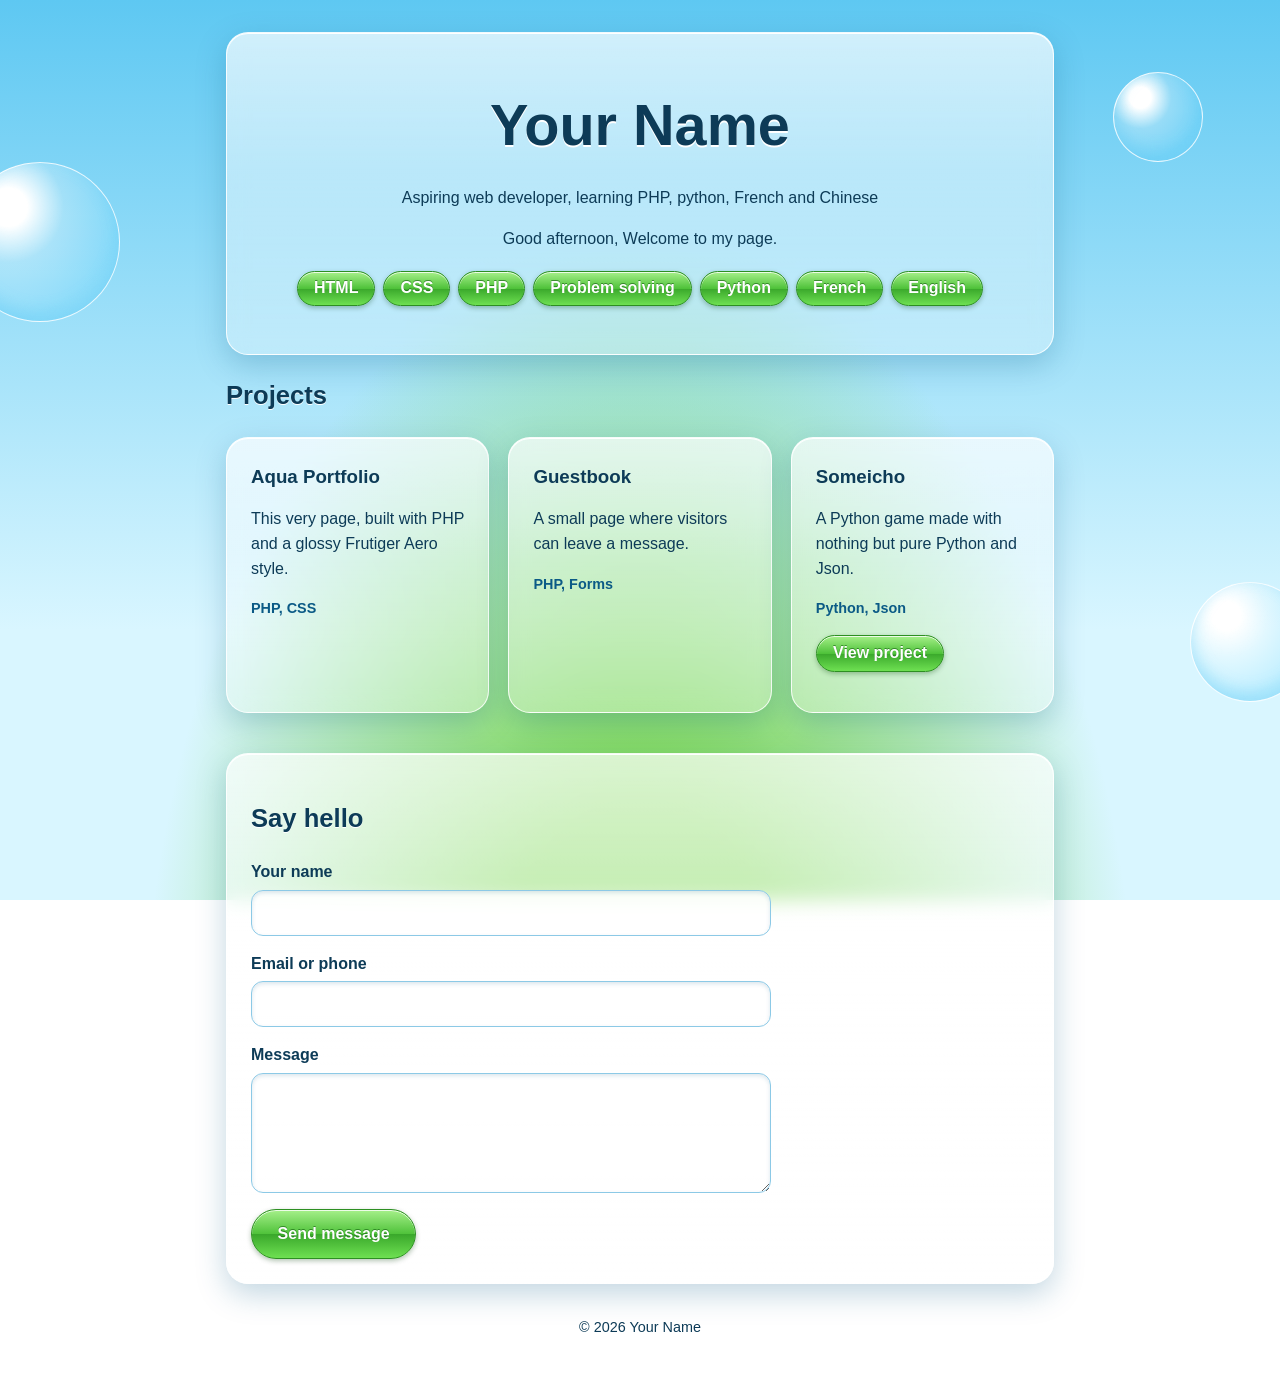
==== index.html @ 1087a551 "Completely new rehaul, everything here is WIP" ====
<!DOCTYPE html>
<html lang="en">
<head>
  <meta charset="UTF-8">
  <meta name="viewport" content="width=device-width, initial-scale=1">
  <title>Your Name | Portfolio</title>
  <link rel="stylesheet" href="style.css">
</head>
<body>
  <span class="bubble b1" aria-hidden="true"></span>
  <span class="bubble b2" aria-hidden="true"></span>
  <span class="bubble b3" aria-hidden="true"></span>

  <main>
    <header class="glass hero">
      <h1>Your Name</h1>
      <p>Aspiring web developer, learning PHP, python, French and Chinese</p>
      <p>Good afternoon, Welcome to my page.</p>
      <ul class="pills">
                  <li>HTML</li>
                  <li>CSS</li>
                  <li>PHP</li>
                  <li>Problem solving</li>
                  <li>Python</li>
                  <li>French</li>
                  <li>English</li>
              </ul>
    </header>

    <section aria-labelledby="work">
      <h2 id="work">Projects</h2>
      <div class="grid">
                  <article class="glass card">
            <h3>Aqua Portfolio</h3>
            <p>This very page, built with PHP and a glossy Frutiger Aero style.</p>
            <p class="tags">PHP, CSS</p>
                      </article>
                  <article class="glass card">
            <h3>Guestbook</h3>
            <p>A small page where visitors can leave a message.</p>
            <p class="tags">PHP, Forms</p>
                      </article>
                  <article class="glass card">
            <h3>Someicho</h3>
            <p>A Python game made with nothing but pure Python and Json.</p>
            <p class="tags">Python, Json</p>
                        <p><a href="https://github.com/1988Koi/Jogo-Python" target="_blank" rel="noopener noreferrer">View project</a></p>
                    </article>
              </div>
    </section>

    <section class="glass contact" aria-labelledby="contact">
      <h2 id="contact">Say hello</h2>
            <form method="post" action="https://formspree.io/f/xdeewdrq">
        <label>Your name
          <input name="from" required value="">
        </label>
        <label>Email or phone
              <input name="contact" required value="">
        </label>
        <label>Message
          <textarea name="message" rows="4" required maxlength="500"></textarea>
        </label>
        <button type="submit">Send message</button>
      </form>
    </section>

    <footer><p>&copy; 2026 Your Name</p></footer>
  </main>
</body>
</html>
---- style.css ----
:root {
  --sky-top: #5ec8f2;
  --sky-low: #d9f6ff;
  --grass: #7ed957;
  --deep: #0b5a86;
  --ink: #0d3b57;
  --glass: rgba(255, 255, 255, .45);
  --edge: rgba(255, 255, 255, .85);
}
* { box-sizing: border-box; }
body {
  margin: 0; min-height: 100vh; color: var(--ink);
  font-family: "Frutiger", "Segoe UI", "Myriad Pro", "Trebuchet MS", sans-serif;
  line-height: 1.55;
  background:
    radial-gradient(ellipse at 50% 120%, var(--grass) 0 18%, transparent 55%),
    linear-gradient(180deg, var(--sky-top), var(--sky-low) 70%);
  background-attachment: fixed;
  overflow-x: hidden;
}
main { max-width: 860px; margin: 0 auto; padding: 2rem 1rem 3rem; position: relative; z-index: 1; }
h1 { font-size: clamp(2.2rem, 6vw, 3.6rem); margin: 0 0 .3rem; font-weight: 600; text-shadow: 0 2px 0 #fff; }
h2 { font-size: 1.6rem; text-shadow: 0 1px 0 #fff; }
h3 { margin: 0 0 .4rem; }

.glass {
  background: linear-gradient(180deg, rgba(255,255,255,.7), var(--glass) 45%, rgba(255,255,255,.3));
  border: 1px solid var(--edge);
  border-radius: 22px;
  box-shadow: 0 10px 30px rgba(11, 90, 134, .25), inset 0 1px 0 #fff;
  backdrop-filter: blur(10px);
  padding: 1.5rem;
}
.hero { text-align: center; padding: 3rem 1.5rem; }
.pills { list-style: none; display: flex; flex-wrap: wrap; gap: .5rem; justify-content: center; padding: 0; margin: 1.2rem 0 0; }
.pills li, button {
  background: linear-gradient(180deg, #a6f08a 0%, #4fc23a 50%, #3aa82b 51%, #6ee052 100%);
  color: #fff; text-shadow: 0 -1px 0 rgba(0,70,0,.5);
  border: 1px solid #2d8f22; border-radius: 999px;
  box-shadow: inset 0 1px 0 rgba(255,255,255,.8), 0 2px 5px rgba(0,60,0,.3);
}
.pills li { padding: .25rem 1rem; font-weight: 600; }

.grid { display: grid; gap: 1.2rem; grid-template-columns: repeat(auto-fit, minmax(230px, 1fr)); }
.tags { font-size: .9rem; color: var(--deep); font-weight: 600; margin-bottom: 0; }

.contact { margin-top: 2.5rem; }
form { display: grid; gap: 1rem; max-width: 520px; }
label { display: grid; gap: .3rem; font-weight: 600; }
input, textarea {
  font: inherit; padding: .6rem .8rem; border-radius: 12px;
  border: 1px solid #8cc9e6; background: rgba(255,255,255,.85);
  box-shadow: inset 0 2px 4px rgba(11,90,134,.15);
}
button { font: inherit; font-weight: 700; padding: .7rem 1.6rem; cursor: pointer; justify-self: start; }
button:hover { filter: brightness(1.08); }
input:focus-visible, textarea:focus-visible, button:focus-visible { outline: 3px solid var(--deep); outline-offset: 2px; }
.note { padding: .6rem 1rem; border-radius: 12px; font-weight: 600; }
.good { background: #d8f7cc; border: 1px solid #5cc14a; }
.bad  { background: #ffe0dc; border: 1px solid #e0705f; }
footer { text-align: center; margin-top: 2rem; font-size: .9rem; }

.bubble {
  position: fixed; border-radius: 50%; pointer-events: none; z-index: 0;
  background: radial-gradient(circle at 30% 28%, #fff 0 12%, rgba(255,255,255,.25) 35%, rgba(120,220,255,.25) 70%);
  border: 1px solid rgba(255,255,255,.8);
  box-shadow: inset 0 -8px 16px rgba(94,200,242,.4);
}
.b1 { width: 160px; height: 160px; left: -40px; top: 18%; }
.b2 { width: 90px; height: 90px; right: 6%; top: 8%; }
.b3 { width: 120px; height: 120px; right: -30px; bottom: 22%; }

.card a{
    display: inline-block;
    padding: .3rem 1rem;
    border-radius: 999px;
    color: #fff;
    font-weight: 700;
    text-decoration: none;
    text-shadow: 0 -1px 0 rgba(0, 70, 0, .5);
    background: linear-gradient(180deg, #a6f08a 0%, #4fc23a 50%, #3aa82b 51%, #6ee052 100%);
    border: 1px solid #2d8f22;
      box-shadow: inset 0 1px 0 rgba(255, 255, 255, .8), 0 2px 5px rgba(0, 60, 0, .3);
}

.card a:hover { filter: brightness(1.08); }
.card a:focus-visible { outline: 3px sold var(--deep); outline-offset: 2px; }

@media (prefers-reduced-motion: no-preference) {
  .bubble { animation: float 9s ease-in-out infinite alternate; }
  .b2 { animation-duration: 12s; }
}
@keyframes float { to { transform: translateY(-24px); } }
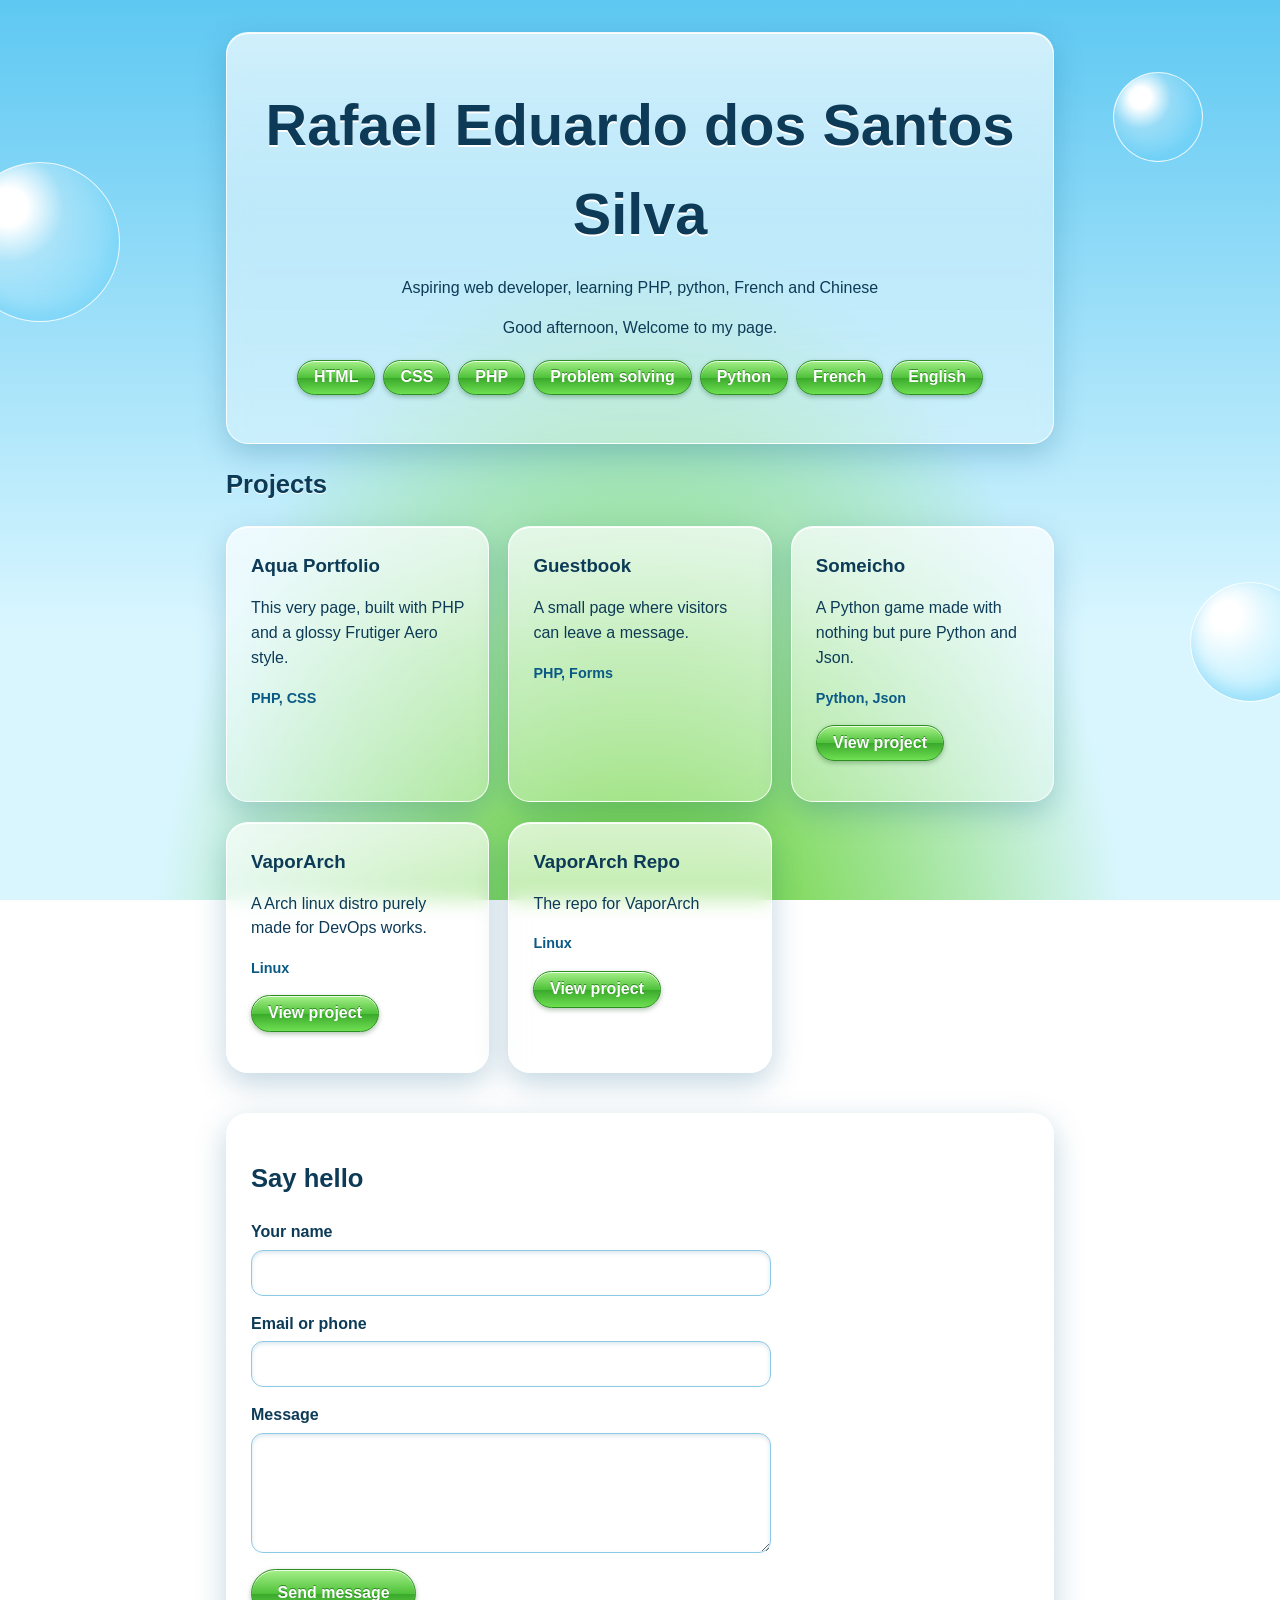
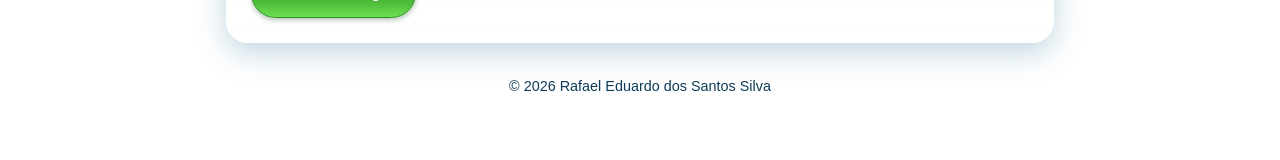
==== commit fe49e7e0: "Update 1.5" ====
--- a/index.html
+++ b/index.html
@@ -3,7 +3,7 @@
 <head>
   <meta charset="UTF-8">
   <meta name="viewport" content="width=device-width, initial-scale=1">
-  <title>Your Name | Portfolio</title>
+  <title>Rafael Eduardo dos Santos Silva | Portfolio</title>
   <link rel="stylesheet" href="style.css">
 </head>
 <body>
@@ -13,7 +13,7 @@
 
   <main>
     <header class="glass hero">
-      <h1>Your Name</h1>
+      <h1>Rafael Eduardo dos Santos Silva</h1>
       <p>Aspiring web developer, learning PHP, python, French and Chinese</p>
       <p>Good afternoon, Welcome to my page.</p>
       <ul class="pills">
@@ -46,6 +46,18 @@
             <p class="tags">Python, Json</p>
                         <p><a href="https://github.com/1988Koi/Jogo-Python" target="_blank" rel="noopener noreferrer">View project</a></p>
                     </article>
+                  <article class="glass card">
+            <h3>VaporArch</h3>
+            <p>A Arch linux distro purely made for DevOps works.</p>
+            <p class="tags">Linux</p>
+                        <p><a href="https://github.com/1988Koi/VaporArch" target="_blank" rel="noopener noreferrer">View project</a></p>
+                    </article>
+                  <article class="glass card">
+            <h3>VaporArch Repo</h3>
+            <p>The repo for VaporArch</p>
+            <p class="tags">Linux</p>
+                        <p><a href="https://github.com/1988Koi/VaporArch-Repo" target="_blank" rel="noopener noreferrer">View project</a></p>
+                    </article>
               </div>
     </section>
 
@@ -65,7 +77,7 @@
       </form>
     </section>
 
-    <footer><p>&copy; 2026 Your Name</p></footer>
+    <footer><p>&copy; 2026 Rafael Eduardo dos Santos Silva</p></footer>
   </main>
 </body>
 </html>
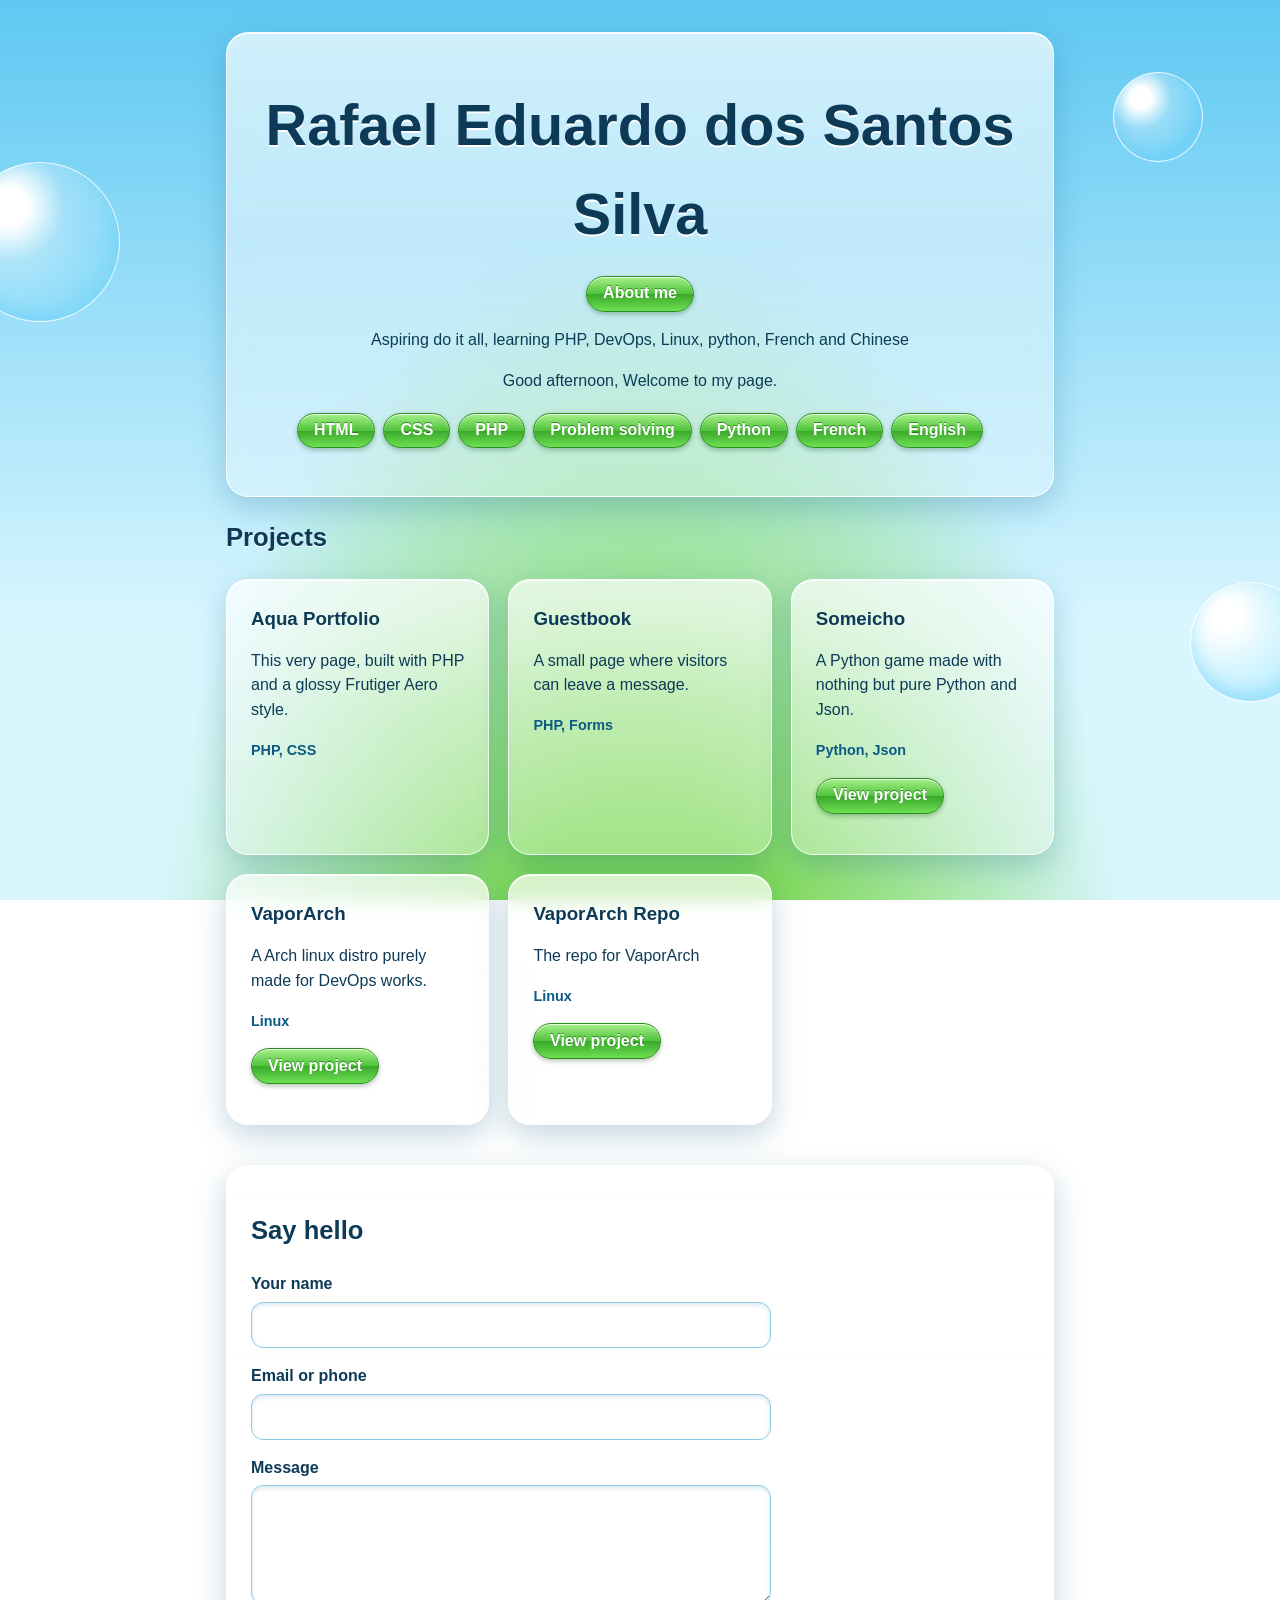
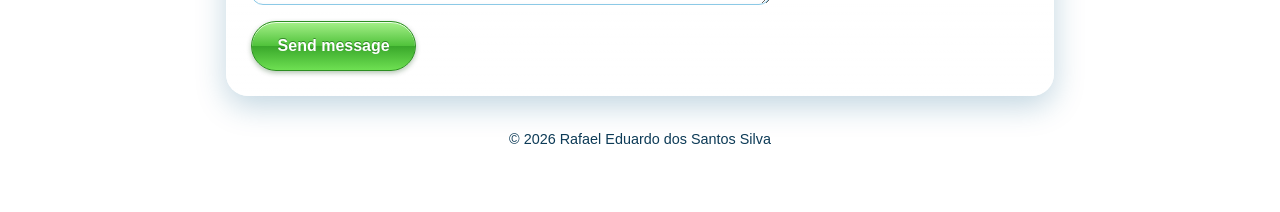
==== commit 9e490b0f: "Started a about me section, will think better about what to write" ====
--- a/index.html
+++ b/index.html
@@ -14,7 +14,8 @@
   <main>
     <header class="glass hero">
       <h1>Rafael Eduardo dos Santos Silva</h1>
-      <p>Aspiring web developer, learning PHP, python, French and Chinese</p>
+      <p class ="card"><a href="/aboutme/">About me</a></p>
+      <p>Aspiring do it all, learning PHP, DevOps, Linux, python, French and Chinese</p>
       <p>Good afternoon, Welcome to my page.</p>
       <ul class="pills">
                   <li>HTML</li>
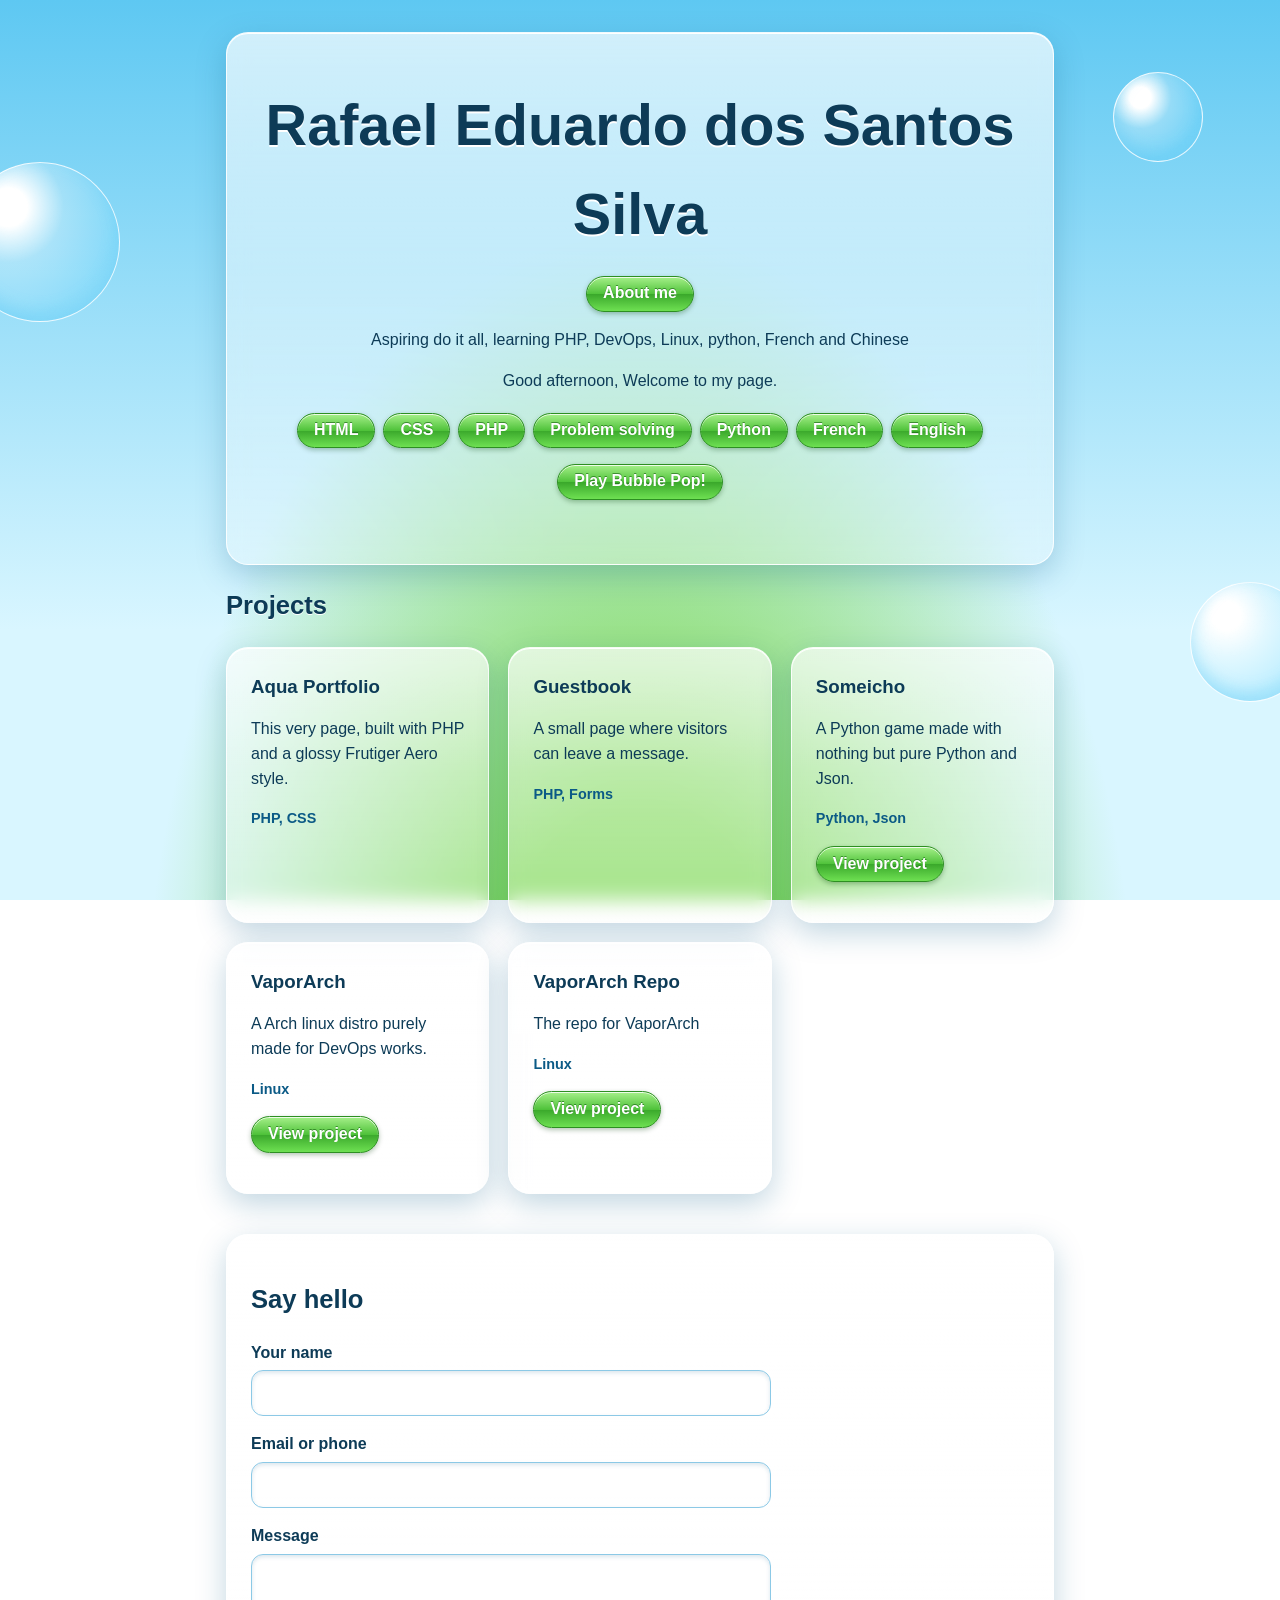
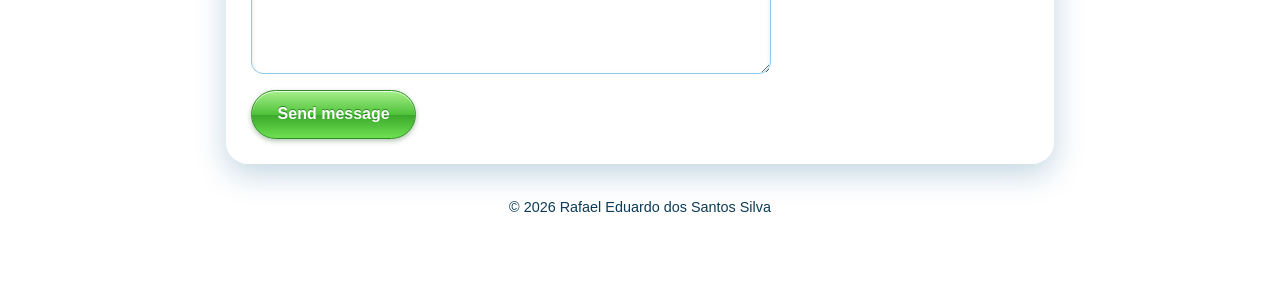
==== commit b0635203: "Improved about page and added a little minigame" ====
--- a/index.html
+++ b/index.html
@@ -26,6 +26,7 @@
                   <li>French</li>
                   <li>English</li>
               </ul>
+      <p class = "card"><a href="/game/">Play Bubble Pop!</a>
     </header>
 
     <section aria-labelledby="work">
--- a/style.css
+++ b/style.css
@@ -90,4 +90,69 @@
   .bubble { animation: float 9s ease-in-out infinite alternate; }
   .b2 { animation-duration: 12s; }
 }
-@keyframes float { to { transform: translateY(-24px); } }+@keyframes float { to { transform: translateY(-24px); } }
+
+.play {
+  position: relative;
+  height: 420px;
+  margin-top: 1.5rem;
+  overflow: hidden;
+  padding: 0;
+}
+.gbubble {
+  all: unset;
+  position: absolute;
+  top: 100%;
+  border-radius: 50%;
+  cursor: pointer;
+  background: radial-gradient(circle at 30% 28%, #fff 0 12%, rgba(255,255,255,.3) 35%, rgba(120,220,255,.45) 75%);
+  border: 1px solid rgba(255,255,255,.9);
+  box-shadow: inset 0 -8px 14px rgba(94,200,242,.5), 0 2px 8px rgba(11,90,134,.25);
+  animation: rise 5s linear forwards;
+}
+.gbubble:hover { filter: brightness(1.1); }
+.gbubble:focus-visible { outline: 3px solid var(--deep); outline-offset: 2px; }
+@keyframes rise { to { top: -120px; } }
+
+/* About page */
+.about-hero { padding-top: 2.5rem; }
+.avatar {
+  width: 110px; height: 110px; margin: 0 auto 1rem;
+  display: grid; place-items: center;
+  border-radius: 50%;
+  font-size: 2.2rem; font-weight: 700; color: #fff;
+  text-shadow: 0 -1px 0 rgba(0, 70, 0, .5);
+  background:
+    radial-gradient(circle at 30% 22%, rgba(255,255,255,.9) 0 10%, transparent 35%),
+    linear-gradient(180deg, #7fe0ff, #2a9bd6);
+  border: 3px solid #fff;
+  box-shadow: 0 8px 20px rgba(11, 90, 134, .35), inset 0 -10px 18px rgba(11, 90, 134, .35);
+}
+
+.about-grid { display: grid; gap: 1.2rem; margin-top: 1.5rem; grid-template-columns: repeat(auto-fit, minmax(260px, 1fr)); }
+.about-grid h2 { margin-top: 0; font-size: 1.3rem; }
+
+.levels, .plain, .timeline { margin: 0; padding: 0; list-style: none; }
+.levels li { display: flex; justify-content: space-between; align-items: center; padding: .35rem 0; font-weight: 600; }
+.plain li { padding: .3rem 0 .3rem 1.6rem; position: relative; }
+.plain li::before {
+  content: ""; position: absolute; left: 0; top: .65rem; width: .8rem; height: .8rem; border-radius: 50%;
+  background: radial-gradient(circle at 30% 30%, #fff, #4fc23a 70%);
+  box-shadow: 0 1px 3px rgba(0, 60, 0, .4);
+}
+
+.orbs { display: inline-flex; gap: 5px; }
+.orb {
+  width: 16px; height: 16px; border-radius: 50%;
+  background: rgba(255, 255, 255, .6);
+  border: 1px solid #8cc9e6;
+  box-shadow: inset 0 2px 3px rgba(11, 90, 134, .25);
+}
+.orb.on {
+  background: radial-gradient(circle at 30% 28%, #fff 0 12%, #6ee052 40%, #2d8f22);
+  border-color: #2d8f22;
+  box-shadow: 0 1px 3px rgba(0, 60, 0, .35);
+}
+
+.timeline li { padding: .4rem 0 .4rem 1rem; border-left: 3px solid #8cc9e6; margin-left: .4rem; }
+.timeline strong { color: var(--deep); margin-right: .4rem; }
